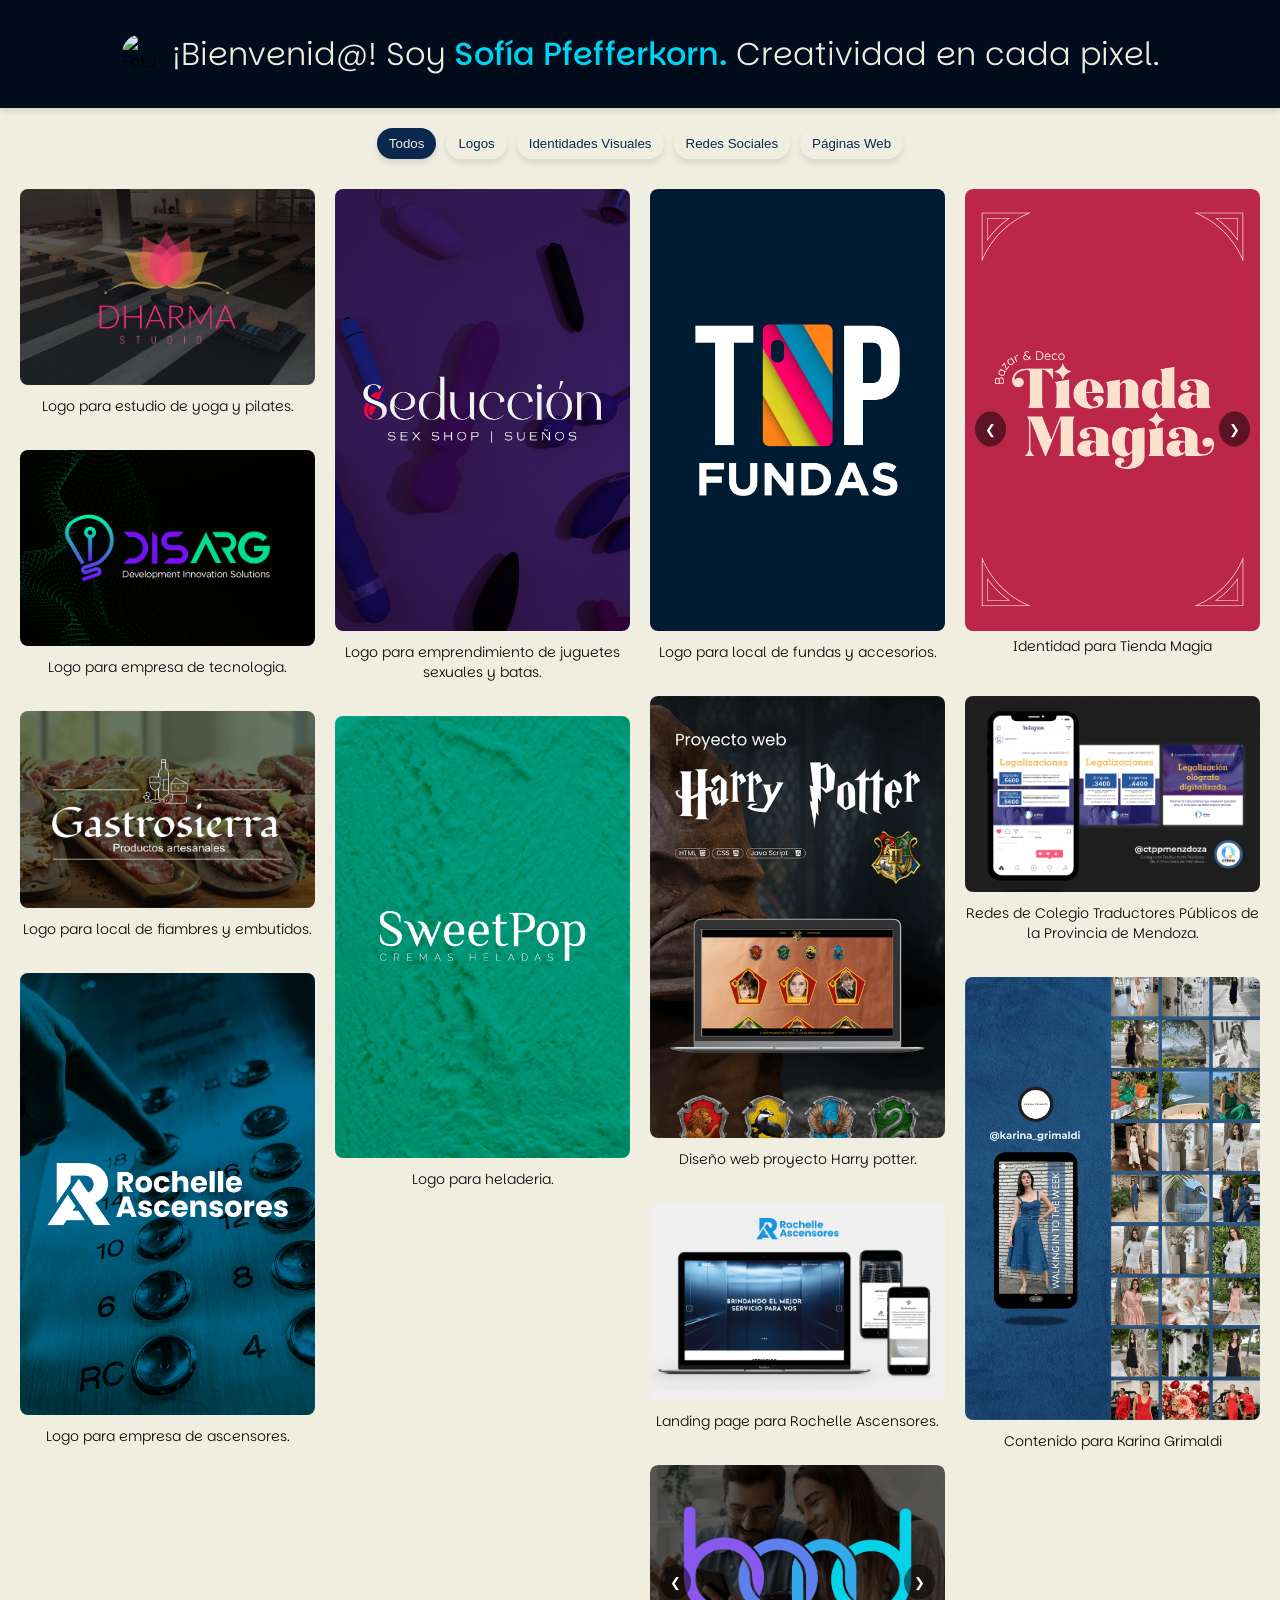
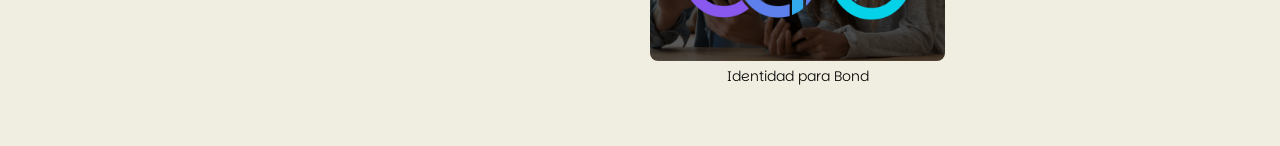
==== index.html @ 49f9f289 "averahora" ====
<!DOCTYPE html>
<html lang="es">

<head>
    <meta charset="UTF-8">
    <meta name="viewport" content="width=device-width, initial-scale=1.0">
    <title>Sofia Pfefferkorn - Portfolio</title>
    <link rel="stylesheet" href="css/styles.css">
    <link rel="preconnect" href="https://fonts.googleapis.com">
    <link rel="preconnect" href="https://fonts.gstatic.com" crossorigin>
    <link
        href="https://fonts.googleapis.com/css2?family=Nanum+Myeongjo:wght@400;700;800&family=Parkinsans:wght@300..800&display=swap"
        rel="stylesheet">
    <link
        href="https://fonts.googleapis.com/css2?family=Nanum+Myeongjo:wght@400;700;800&family=Parkinsans:wght@300..800&family=Philosopher:ital,wght@0,400;0,700;1,400;1,700&display=swap"
        rel="stylesheet">
    <link rel="icon" href="assets/Foto-saludo.png" type="image/x-icon">
</head>

<body>
    <!-- Header -->
    <header id="header">
        <div class="header-content">
            <img src="assets/Foto-saludo.png" alt="Foto de perfil" class="profile-img">
            <h1>¡Bienvenid@! Soy <span>Sofía Pfefferkorn.</span> Creatividad en cada pixel.</h1>
            <!--input type="text" placeholder="Buscar proyectos..." class="search-bar"-->
        </div>
    </header>

    <!-- Filtros -->
    <nav id="filters">
        <button data-category="all" class="filter active">Todos</button>
        <button data-category="logos" class="filter">Logos</button>
        <button data-category="identidades" class="filter">Identidades
            Visuales</button>
        <button data-category="redes" class="filter">Redes Sociales</button>
        <button data-category="web" class="filter">Páginas Web</button>
    </nav>

    <!-- Galería de Proyectos -->
    <main id="gallery">
        <!-- Logos -->
        <div class="project" data-category="logos">
            <img src="assets/img/L-dharma.png" alt="L-dharma">
            <p>Logo para estudio de yoga y pilates.</p>
        </div>
        <div class="project" data-category="logos">
            <img src="assets/img/L-disarg.png" alt="L-disarg">
            <p>Logo para empresa de tecnologia.</p>
        </div>
        <div class="project" data-category="logos">
            <img src="assets/img/L-gastrosierra.png" alt="L-gastrosierra">
            <p>Logo para local de fiambres y embutidos.</p>
        </div>
        <div class="project" data-category="logos">
            <img src="assets/img/L-rochelle.png" alt="L-rochelle">
            <p>Logo para empresa de ascensores.</p>
        </div>
        <div class="project" data-category="logos">
            <img src="assets/img/L-seduccion.png" alt="L-seduccion">
            <p>Logo para emprendimiento de juguetes sexuales y batas.</p>
        </div>
        <div class="project" data-category="logos">
            <img src="assets/img/L-sweetpop.png" alt="L-sweetpop">
            <p>Logo para heladeria.</p>
        </div>
        <div class="project" data-category="logos">
            <img src="assets/img/L-topfundas.png" alt="L-topfundas">
            <p>Logo para local de fundas y accesorios.</p>
        </div>

        <!-- Páginas Web -->
        <div class="project" data-category="web">
            <img src="assets/img/PW-harrypotter.png" alt="Página Web Harry potter">
            <p>Diseño web proyecto Harry potter. </p>
        </div>
        <div class="project" data-category="web">
            <img src="assets/img/PW-rochelle.png" alt="Página Web Rochelle Ascensores">
            <p>Landing page para Rochelle Ascensores.</p>
        </div>

        <!-- Identidades Visuales -->

        <div class="project carousel" data-category="identidades">
            <div class="carousel-images">
                <img src="assets/img/ID-bond.png" alt="Slide 1">
                <img src="assets/img/ID-bond – 1.png" alt="Slide 2">
            </div>
            <button class="prev">&#10094;</button>
            <button class="next">&#10095;</button>
            <p>Identidad para Bond</p>
        </div>
        <div class="project carousel" data-category="identidades">
            <div class="carousel-images">
                <img src="assets/img/ID-tiendamagia1.png" alt="Slide 1">
                <img src="assets/img/ID-Tiendamagia2.png" alt="Slide 2">
                <img src="assets/img/ID-Tiendamagia3.png" alt="Slide 3">
            </div>
            <button class="prev">&#10094;</button>
            <button class="next">&#10095;</button>
            <p>Identidad para Tienda Magia</p>
        </div>


        <!-- Redes Sociales -->
        <div class="project" data-category="redes">
            <img src="assets/img/SM-CTPPM.png" alt="Redes Sociales 1">
            <p>Redes de Colegio Traductores Públicos de la Provincia de Mendoza.</p>
        </div>
        <div class="project" data-category="redes">
            <img src="assets/img/SM-Karina.png" alt="Redes Sociales 2">
            <p>Contenido para Karina Grimaldi</p>
        </div>
    </main>

    <script src="js/main.js"></script>
    <script src="js/filters.js"></script>
</body>

</html>
---- css/styles.css ----
:root {
    /* Colores principales */
    --color-background: #F0EEE1;
    --color-text: #0B294E;
    --color-special: #00D2F1;

    /* Fuentes */
    --font-family-main: "Parkinsans", sans-serif;
    /* Fuente principal */
    --font-family-secondary: "Philosopher", sans-serif;
    /* Fuente secundaria */

}

body {
    font-family: var(--font-family-main);
    font-weight: 300;
    margin: 0;
    padding: 0;
    background-color: var(--color-background);
}

header {
    display: flex;
    justify-content: center;
    align-items: center;
    padding: 10px 20px;
    background: #f8f8f8;
    box-shadow: 0px 4px 6px rgba(0, 0, 0, 0.1);
    background-color: #000c1b;
}

header h1 {
    color: var(--color-background);
    font-style: normal;
    font-weight: 100;
}

header h1 span {
    color: var(--color-special);
    font-weight: 500;
}

.header-content {
    display: flex;
    flex-direction: row;
    gap: 10px;
    justify-content: center;
    align-items: center;
}

.profile-img {
    width: 40px;
    height: 40px;
    border-radius: 50%;
}

.search-bar {
    padding: 5px;
    border: 1px solid #ccc;
    border-radius: 4px;
}

#filters {
    margin-top: 10px;
    display: flex;
    justify-content: center;
    gap: 10px;
    padding: 10px;
}

.filter {
    padding: 8px 12px;
    border: none;
    border-radius: 20px;
    color: var(--color-text);
    background-color: var(--color-background);
    box-shadow: 0px 4px 6px rgba(0, 0, 0, 0.1);
    cursor: pointer;
}

.filter.active,
.filter:hover {
    background-color: var(--color-text);
    color: var(--color-background);
}

#gallery {
    position: relative;
    column-count: 4;
    /* Número de columnas */
    column-gap: 20px;
    /* Espacio entre columnas */
    padding: 20px;
}

.project {
    display: inline-block;
    width: 100%;
    margin-bottom: 20px;
    break-inside: avoid;
    /* Evita que las imágenes se rompan en medio de una columna */
    position: relative;
}

.project img {
    width: 100%;
    height: auto;
    object-fit: cover;
    /* Esto asegura que la imagen ocupe toda la celda sin deformarse */
    border-radius: 8px;
}



.project p {
    text-align: center;
    margin-top: 5px;
    font-size: 14px;
}

/* Estilo general para el carrusel dentro del #gallery */
.carousel {
    display: inline-block;
    width: 100%;
    margin-bottom: 20px;
    break-inside: avoid;
    position: relative;
    border-radius: 8px;
    overflow: hidden;
}

/* Contenedor de imágenes en el carrusel */
.carousel-images {
    display: flex;
    transition: transform 0.3s ease-in-out;
    width: 100%;
}

/* Imágenes del carrusel */
.carousel-images img {
    width: 100%;
    object-fit: cover;
    border-radius: 8px;
}

/* Botones de navegación */
.carousel .prev,
.carousel .next {
    position: absolute;
    top: 50%;
    transform: translateY(-50%);
    background-color: rgba(0, 0, 0, 0.5);
    color: white;
    border: none;
    border-radius: 50%;
    padding: 10px;
    cursor: pointer;
    z-index: 10;
}

.carousel .prev {
    left: 10px;
}

.carousel .next {
    right: 10px;
}

/* Indicadores (opcional) */
.carousel-indicators {
    position: absolute;
    bottom: 10px;
    left: 50%;
    transform: translateX(-50%);
    display: flex;
    gap: 5px;
}

.carousel-indicators div {
    width: 10px;
    height: 10px;
    background-color: rgba(0, 0, 0, 0.5);
    border-radius: 50%;
    cursor: pointer;
}

.carousel-indicators .active {
    background-color: white;
}


/* Responsive: cuando la pantalla sea menor a 768px, cambiar a 2 columnas */
@media (max-width: 380px) {
    #gallery {
        column-count: 2;
        /* Dos columnas en pantallas pequeñas */
    }

    header h1 {
        font-size: 12px;
        width: 80%;
    }

    #filters {
        gap: 5px;
        padding: 5px;
        flex-wrap: wrap;
    }
}

/* Responsive: cuando la pantalla sea menor a 480px, cambiar a 1 columna */
@media (max-width: 280px) {
    #gallery {
        column-count: 1;
        /* Una columna en pantallas muy pequeñas */
    }
}
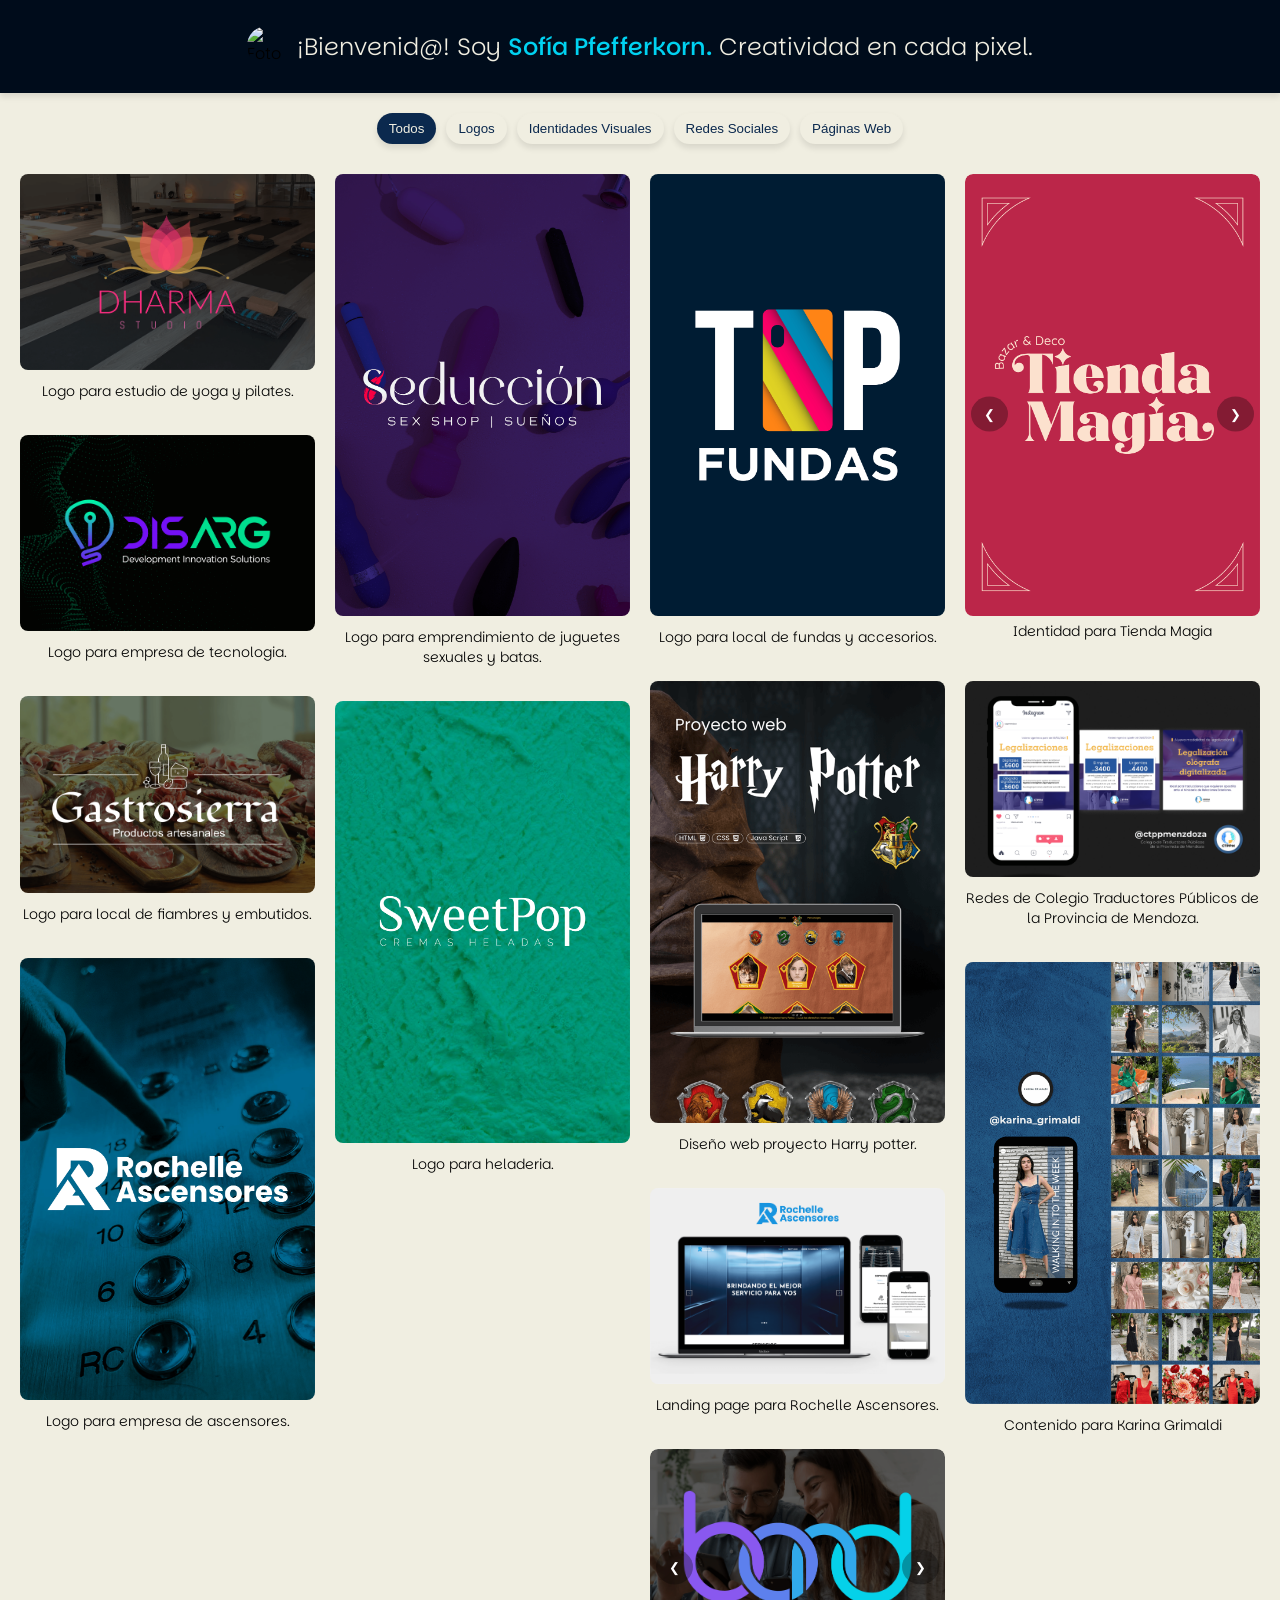
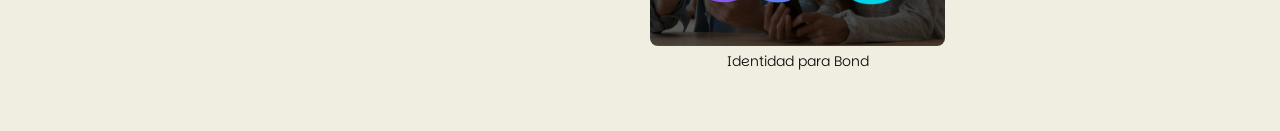
==== commit 0a1de05f: "correcciones responsive" ====
--- a/index.html
+++ b/index.html
@@ -22,7 +22,7 @@
     <header id="header">
         <div class="header-content">
             <img src="assets/Foto-saludo.png" alt="Foto de perfil" class="profile-img">
-            <h1>¡Bienvenid@! Soy <span>Sofía Pfefferkorn.</span> Creatividad en cada pixel.</h1>
+            <h2>¡Bienvenid@! Soy <span>Sofía Pfefferkorn.</span> Creatividad en cada pixel.</h2>
             <!--input type="text" placeholder="Buscar proyectos..." class="search-bar"-->
         </div>
     </header>
--- a/css/styles.css
+++ b/css/styles.css
@@ -30,13 +30,13 @@
     background-color: #000c1b;
 }
 
-header h1 {
+header h2 {
     color: var(--color-background);
     font-style: normal;
     font-weight: 100;
 }
 
-header h1 span {
+header h2 span {
     color: var(--color-special);
     font-weight: 500;
 }
@@ -113,7 +113,8 @@
 
 
 
-.project p {
+.project p,
+.carousel p {
     text-align: center;
     margin-top: 5px;
     font-size: 14px;
@@ -150,21 +151,21 @@
     position: absolute;
     top: 50%;
     transform: translateY(-50%);
-    background-color: rgba(0, 0, 0, 0.5);
+    background-color: rgba(0, 0, 0, 0.3);
     color: white;
     border: none;
     border-radius: 50%;
-    padding: 10px;
+    padding: 10px 13px;
     cursor: pointer;
     z-index: 10;
 }
 
 .carousel .prev {
-    left: 10px;
+    left: 6px;
 }
 
 .carousel .next {
-    right: 10px;
+    right: 6px;
 }
 
 /* Indicadores (opcional) */
@@ -191,13 +192,29 @@
 
 
 /* Responsive: cuando la pantalla sea menor a 768px, cambiar a 2 columnas */
-@media (max-width: 380px) {
+@media (max-width: 450px) {
     #gallery {
         column-count: 2;
-        /* Dos columnas en pantallas pequeñas */
-    }
-
-    header h1 {
+        column-gap: 5px;
+        padding: 10px;
+    }
+
+    .project {
+        margin-bottom: 5px;
+    }
+
+    .project p {
+        margin-top: 0px;
+        line-height: 100%;
+        font-size: 12px;
+        margin-bottom: 0px;
+    }
+
+    .carousel p {
+        margin-top: 5px;
+    }
+
+    header h2 {
         font-size: 12px;
         width: 80%;
     }
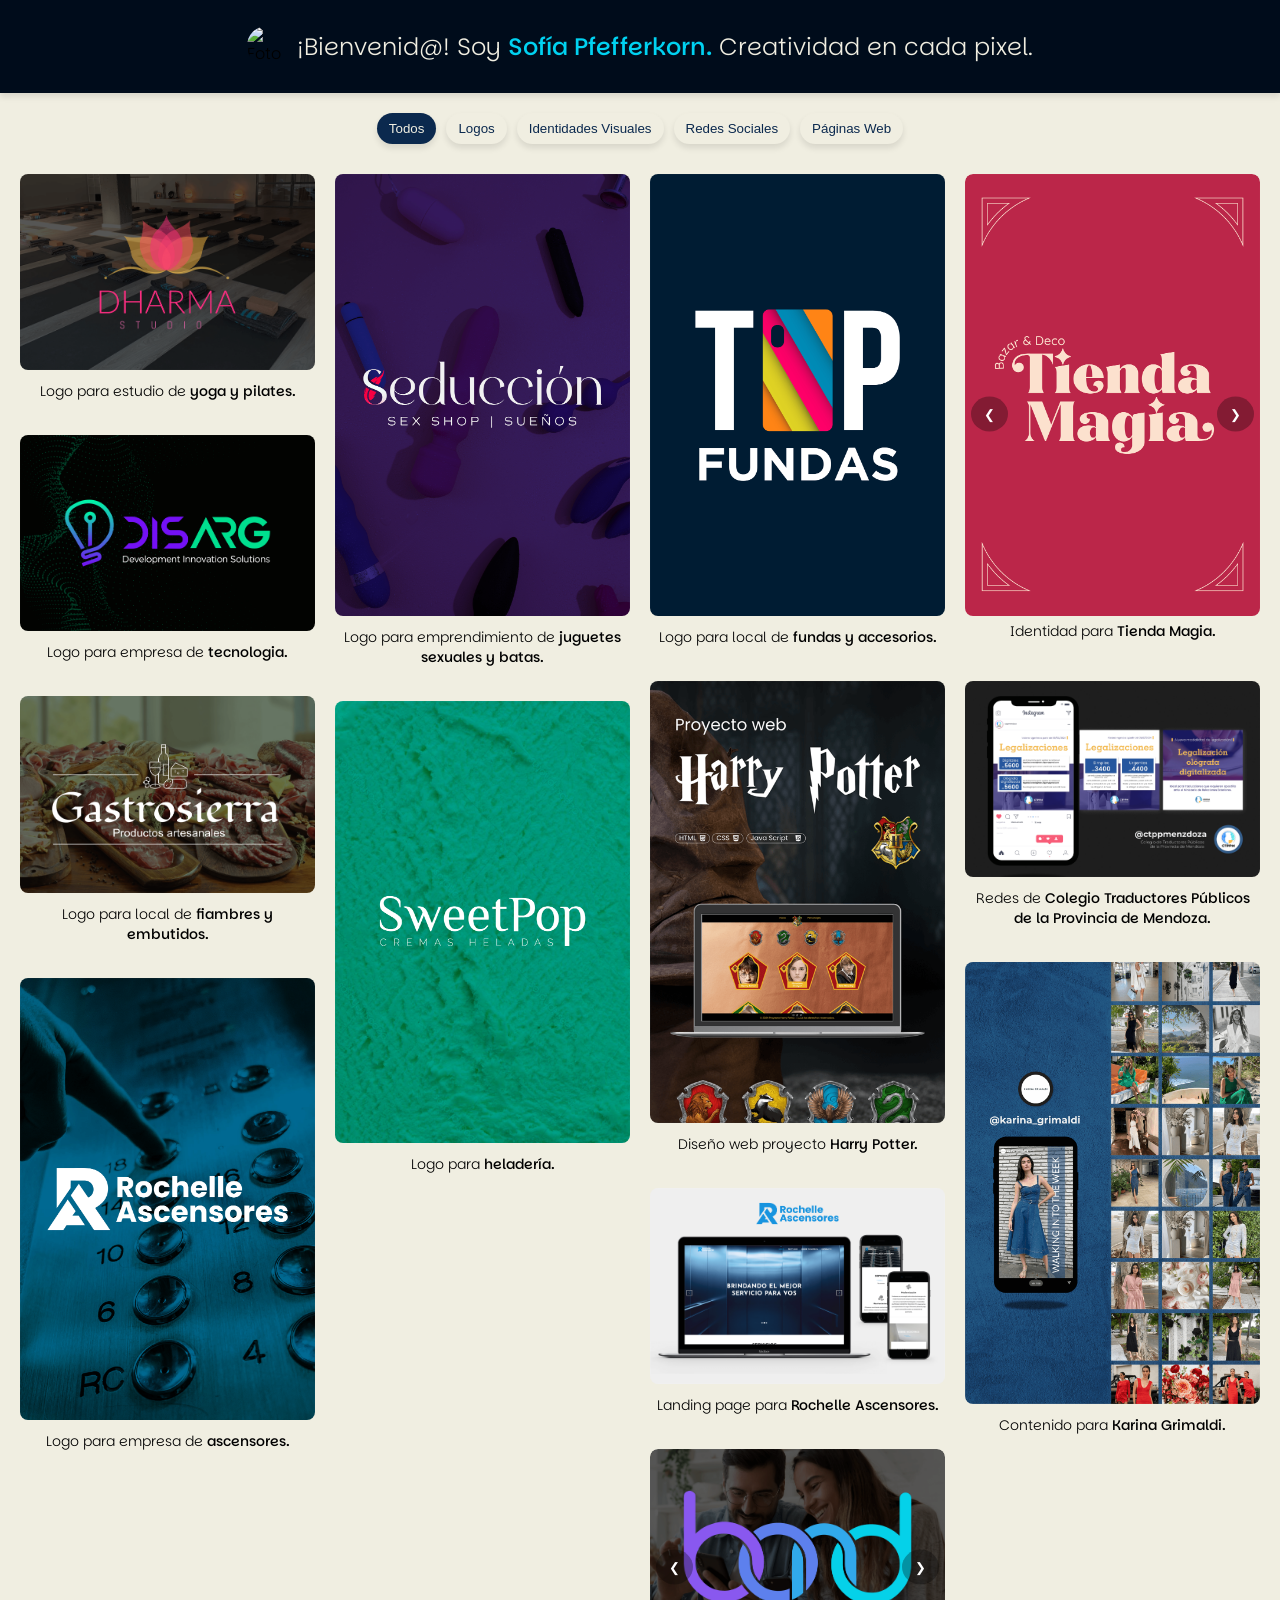
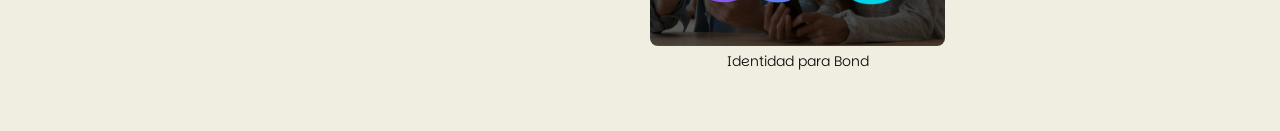
==== commit 80edbe31: "creo que ahora si" ====
--- a/index.html
+++ b/index.html
@@ -42,41 +42,41 @@
         <!-- Logos -->
         <div class="project" data-category="logos">
             <img src="assets/img/L-dharma.png" alt="L-dharma">
-            <p>Logo para estudio de yoga y pilates.</p>
+            <p>Logo para estudio de <span>yoga y pilates.</span> </p>
         </div>
         <div class="project" data-category="logos">
             <img src="assets/img/L-disarg.png" alt="L-disarg">
-            <p>Logo para empresa de tecnologia.</p>
+            <p>Logo para empresa de <span>tecnologia.</span></p>
         </div>
         <div class="project" data-category="logos">
             <img src="assets/img/L-gastrosierra.png" alt="L-gastrosierra">
-            <p>Logo para local de fiambres y embutidos.</p>
+            <p>Logo para local de <span>fiambres y embutidos.</span></p>
         </div>
         <div class="project" data-category="logos">
             <img src="assets/img/L-rochelle.png" alt="L-rochelle">
-            <p>Logo para empresa de ascensores.</p>
+            <p>Logo para empresa de <span>ascensores.</span> </p>
         </div>
         <div class="project" data-category="logos">
             <img src="assets/img/L-seduccion.png" alt="L-seduccion">
-            <p>Logo para emprendimiento de juguetes sexuales y batas.</p>
+            <p>Logo para emprendimiento de <span>juguetes sexuales y batas.</span></p>
         </div>
         <div class="project" data-category="logos">
             <img src="assets/img/L-sweetpop.png" alt="L-sweetpop">
-            <p>Logo para heladeria.</p>
+            <p>Logo para <span>heladería.</span></p>
         </div>
         <div class="project" data-category="logos">
             <img src="assets/img/L-topfundas.png" alt="L-topfundas">
-            <p>Logo para local de fundas y accesorios.</p>
+            <p>Logo para local de <span>fundas y accesorios.</span></p>
         </div>
 
         <!-- Páginas Web -->
         <div class="project" data-category="web">
             <img src="assets/img/PW-harrypotter.png" alt="Página Web Harry potter">
-            <p>Diseño web proyecto Harry potter. </p>
+            <p>Diseño web proyecto <span>Harry Potter.</span></p>
         </div>
         <div class="project" data-category="web">
             <img src="assets/img/PW-rochelle.png" alt="Página Web Rochelle Ascensores">
-            <p>Landing page para Rochelle Ascensores.</p>
+            <p>Landing page para <span>Rochelle Ascensores.</span></p>
         </div>
 
         <!-- Identidades Visuales -->
@@ -98,18 +98,18 @@
             </div>
             <button class="prev">&#10094;</button>
             <button class="next">&#10095;</button>
-            <p>Identidad para Tienda Magia</p>
+            <p>Identidad para <span>Tienda Magia.</span></p>
         </div>
 
 
         <!-- Redes Sociales -->
         <div class="project" data-category="redes">
             <img src="assets/img/SM-CTPPM.png" alt="Redes Sociales 1">
-            <p>Redes de Colegio Traductores Públicos de la Provincia de Mendoza.</p>
+            <p>Redes de <span>Colegio Traductores Públicos de la Provincia de Mendoza.</span></p>
         </div>
         <div class="project" data-category="redes">
             <img src="assets/img/SM-Karina.png" alt="Redes Sociales 2">
-            <p>Contenido para Karina Grimaldi</p>
+            <p>Contenido para <span>Karina Grimaldi.</span></p>
         </div>
     </main>
 
--- a/css/styles.css
+++ b/css/styles.css
@@ -118,6 +118,11 @@
     text-align: center;
     margin-top: 5px;
     font-size: 14px;
+}
+
+.project p span,
+.carousel p span {
+    font-weight: 500;
 }
 
 /* Estilo general para el carrusel dentro del #gallery */
@@ -192,7 +197,7 @@
 
 
 /* Responsive: cuando la pantalla sea menor a 768px, cambiar a 2 columnas */
-@media (max-width: 450px) {
+@media (max-width: 500px) {
     #gallery {
         column-count: 2;
         column-gap: 5px;
@@ -204,10 +209,10 @@
     }
 
     .project p {
-        margin-top: 0px;
+        margin-top: 3px;
         line-height: 100%;
         font-size: 12px;
-        margin-bottom: 0px;
+        margin-bottom: 3px;
     }
 
     .carousel p {
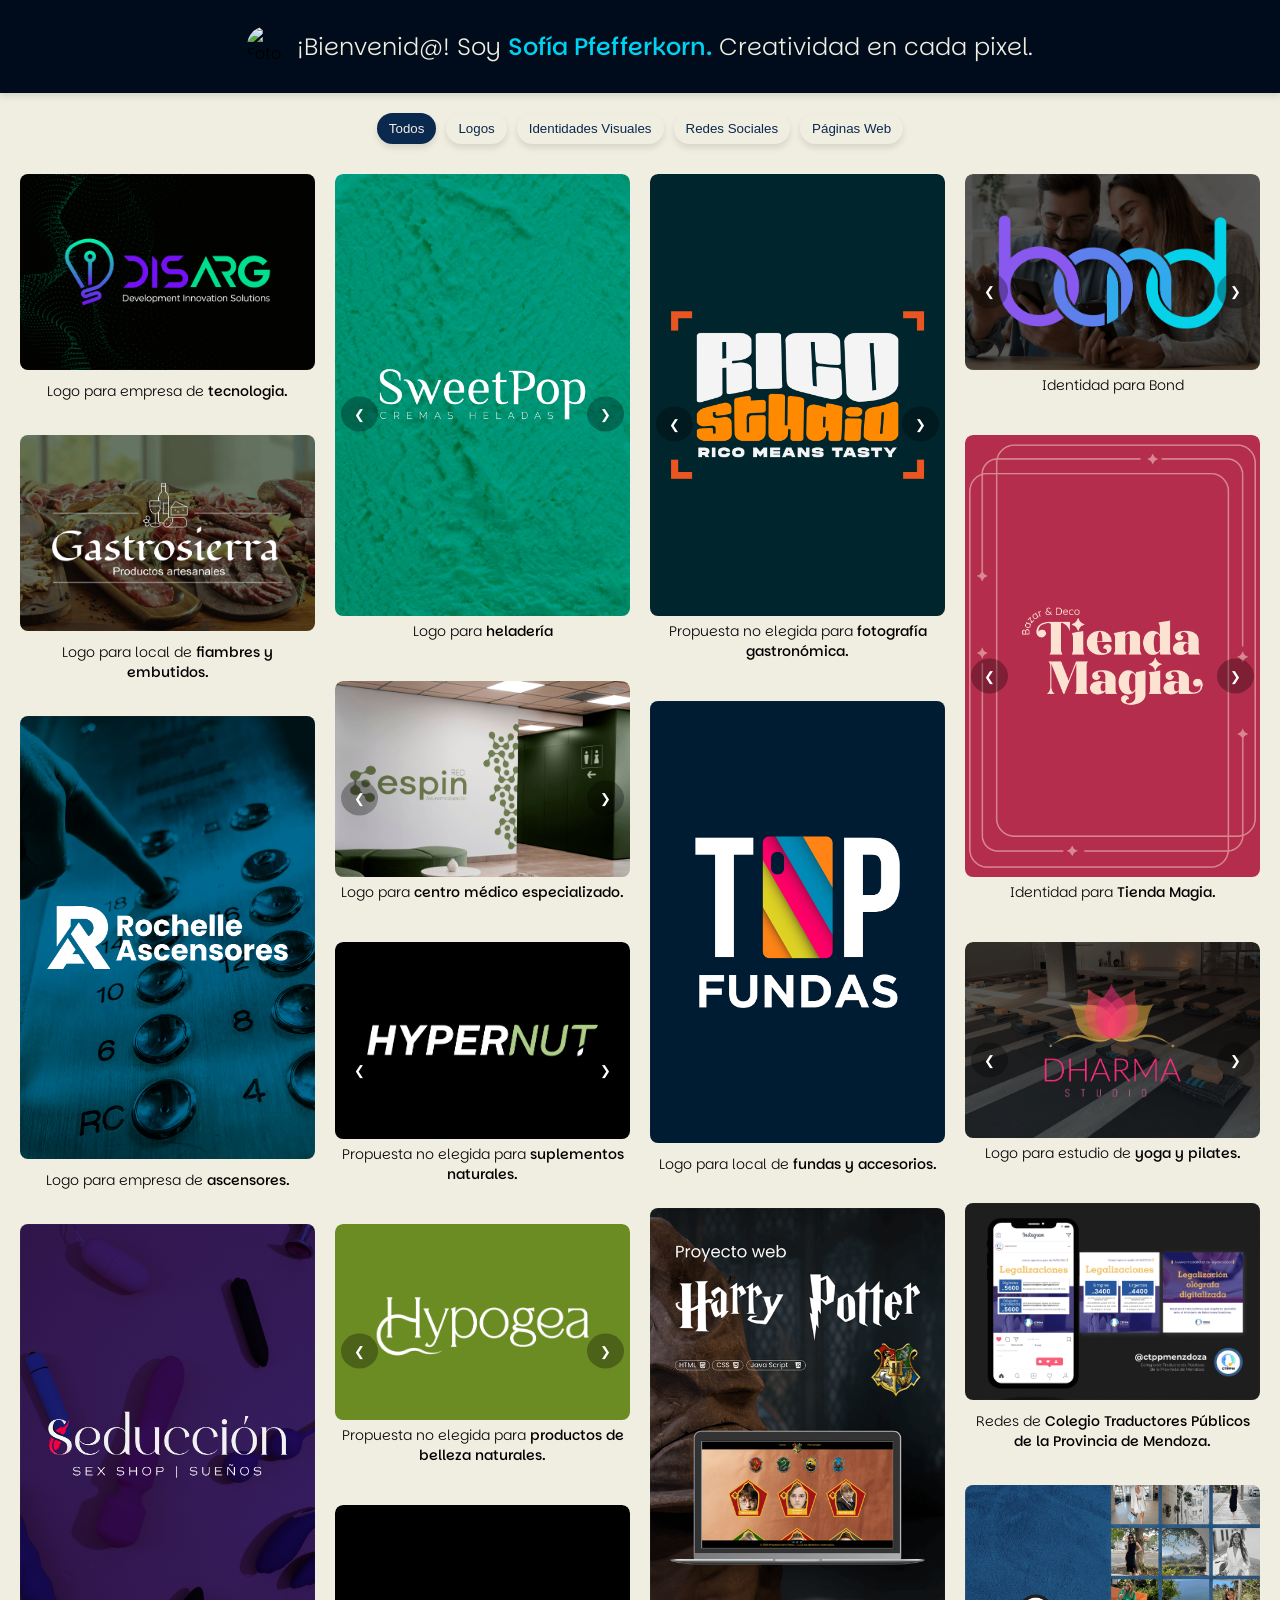
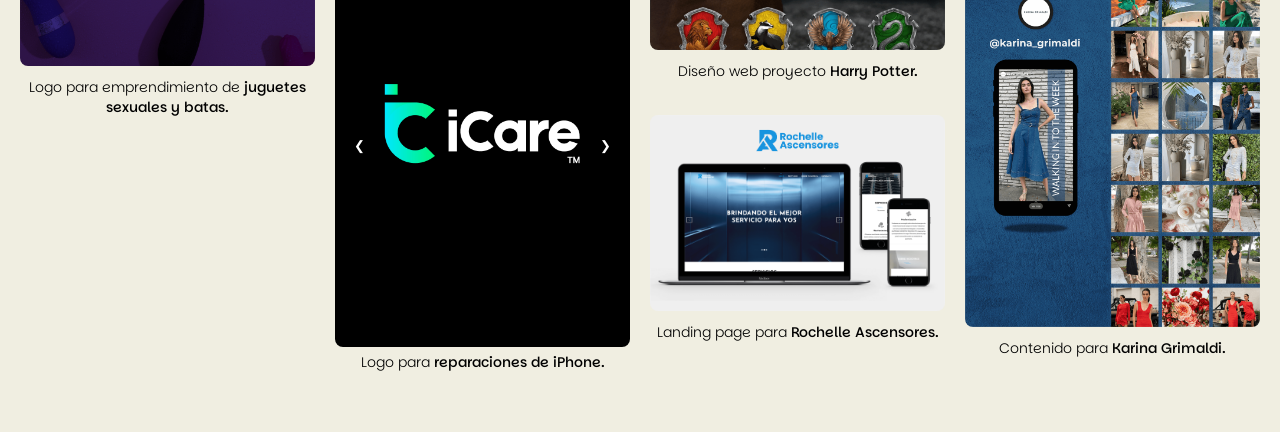
==== commit 0ad29bc0: "uppdate 28-9" ====
--- a/index.html
+++ b/index.html
@@ -41,10 +41,6 @@
     <main id="gallery">
         <!-- Logos -->
         <div class="project" data-category="logos">
-            <img src="assets/img/L-dharma.png" alt="L-dharma">
-            <p>Logo para estudio de <span>yoga y pilates.</span> </p>
-        </div>
-        <div class="project" data-category="logos">
             <img src="assets/img/L-disarg.png" alt="L-disarg">
             <p>Logo para empresa de <span>tecnologia.</span></p>
         </div>
@@ -60,9 +56,66 @@
             <img src="assets/img/L-seduccion.png" alt="L-seduccion">
             <p>Logo para emprendimiento de <span>juguetes sexuales y batas.</span></p>
         </div>
-        <div class="project" data-category="logos">
-            <img src="assets/img/L-sweetpop.png" alt="L-sweetpop">
-            <p>Logo para <span>heladería.</span></p>
+        <div class="project carousel" data-category="logos">
+            <div class="carousel-images">
+                <img src="assets/img/SweetPop-1.png" alt="Slide 1">
+                <img src="assets/img/SweetPop-2.png" alt="Slide 2">
+                <img src="assets/img/SweetPop-3.png" alt="Slide 3">
+            </div>
+            <button class="prev">&#10094;</button>
+            <button class="next">&#10095;</button>
+            <p>Logo para <span>heladería</span></span></p>
+        </div>
+        <div class="project carousel" data-category="identidades">
+            <div class="carousel-images">
+                <img src="assets/img/Espin-1.png" alt="Slide 1">
+                <img src="assets/img/Espin-2.png" alt="Slide 2">
+                <img src="assets/img/Espin-3.png" alt="Slide 3">
+            </div>
+            <button class="prev">&#10094;</button>
+            <button class="next">&#10095;</button>
+            <p>Logo para <span>centro médico especializado.</span></span></p>
+        </div>
+        <div class="project carousel" data-category="logos">
+            <div class="carousel-images">
+                <img src="assets/img/Hypernut-1.png" alt="Slide 1">
+                <img src="assets/img/Hypernut-2.png" alt="Slide 2">
+                <img src="assets/img/Hypernut-3.png" alt="Slide 3">
+            </div>
+            <button class="prev">&#10094;</button>
+            <button class="next">&#10095;</button>
+            <p>Propuesta no elegida para <span>suplementos naturales.</span></span></p>
+        </div>
+        <div class="project carousel" data-category="logos">
+            <div class="carousel-images">
+                <img src="assets/img/Hypogea-2.png" alt="Slide 1">
+                <img src="assets/img/Hypogea-1.png" alt="Slide 2">
+                <img src="assets/img/Hypogea-3.png" alt="Slide 3">
+                <img src="assets/img/Hypogea-4.png" alt="Slide 4">
+            </div>
+            <button class="prev">&#10094;</button>
+            <button class="next">&#10095;</button>
+            <p>Propuesta no elegida para <span>productos de belleza naturales.</span></span></p>
+        </div>
+        <div class="project carousel" data-category="logos">
+            <div class="carousel-images">
+                <img src="assets/img/Icare-1.png" alt="Slide 1">
+                <img src="assets/img/Icare-2.png" alt="Slide 2">
+                <img src="assets/img/Icare-3.png" alt="Slide 3">
+            </div>
+            <button class="prev">&#10094;</button>
+            <button class="next">&#10095;</button>
+            <p>Logo para <span>reparaciones de iPhone.</span></span></p>
+        </div>
+        <div class="project carousel" data-category="logos">
+            <div class="carousel-images">
+                <img src="assets/img/RicoStudio-1.png" alt="Slide 1">
+                <img src="assets/img/RicoStudio-2.png" alt="Slide 2">
+                <img src="assets/img/RicoStudio-3.png" alt="Slide 3">
+            </div>
+            <button class="prev">&#10094;</button>
+            <button class="next">&#10095;</button>
+            <p>Propuesta no elegida para <span>fotografía gastronómica.</span></span></p>
         </div>
         <div class="project" data-category="logos">
             <img src="assets/img/L-topfundas.png" alt="L-topfundas">
@@ -92,13 +145,25 @@
         </div>
         <div class="project carousel" data-category="identidades">
             <div class="carousel-images">
-                <img src="assets/img/ID-tiendamagia1.png" alt="Slide 1">
-                <img src="assets/img/ID-Tiendamagia2.png" alt="Slide 2">
-                <img src="assets/img/ID-Tiendamagia3.png" alt="Slide 3">
+                <img src="assets/img/TiendaMagia-1.png" alt="Slide 1">
+                <img src="assets/img/TiendaMagia-2.png" alt="Slide 2">
+                <img src="assets/img/TiendaMagia-3.png" alt="Slide 3">
+                <img src="assets/img/TiendaMagia-4.png" alt="Slide 4">
             </div>
             <button class="prev">&#10094;</button>
             <button class="next">&#10095;</button>
             <p>Identidad para <span>Tienda Magia.</span></p>
+        </div>
+        <div class="project carousel" data-category="identidades">
+            <div class="carousel-images">
+                <img src="assets/img/Dharma-1.png" alt="Slide 1">
+                <img src="assets/img/Dharma-2.png" alt="Slide 2">
+                <img src="assets/img/Dharma-3.png" alt="Slide 3">
+                <img src="assets/img/Dharma-4.png" alt="Slide 4">
+            </div>
+            <button class="prev">&#10094;</button>
+            <button class="next">&#10095;</button>
+            <p>Logo para estudio de <span>yoga y pilates.</span></span></p>
         </div>
 
 
--- a/css/styles.css
+++ b/css/styles.css
@@ -196,8 +196,9 @@
 }
 
 
-/* Responsive: cuando la pantalla sea menor a 768px, cambiar a 2 columnas */
-@media (max-width: 500px) {
+
+
+@media (max-width: 550px) {
     #gallery {
         column-count: 2;
         column-gap: 5px;
@@ -211,8 +212,8 @@
     .project p {
         margin-top: 3px;
         line-height: 100%;
-        font-size: 12px;
-        margin-bottom: 3px;
+        font-size: 14px;
+        margin-bottom: 5px;
     }
 
     .carousel p {
@@ -220,7 +221,7 @@
     }
 
     header h2 {
-        font-size: 12px;
+        font-size: 16px;
         width: 80%;
     }
 
@@ -231,7 +232,22 @@
     }
 }
 
-/* Responsive: cuando la pantalla sea menor a 480px, cambiar a 1 columna */
+@media (max-width: 350px) {
+
+    .project p {
+        margin-top: 3px;
+        line-height: 100%;
+        font-size: 10px;
+        margin-bottom: 5px;
+    }
+
+    header h2 {
+        font-size: 12px;
+        width: 80%;
+    }
+
+}
+
 @media (max-width: 280px) {
     #gallery {
         column-count: 1;
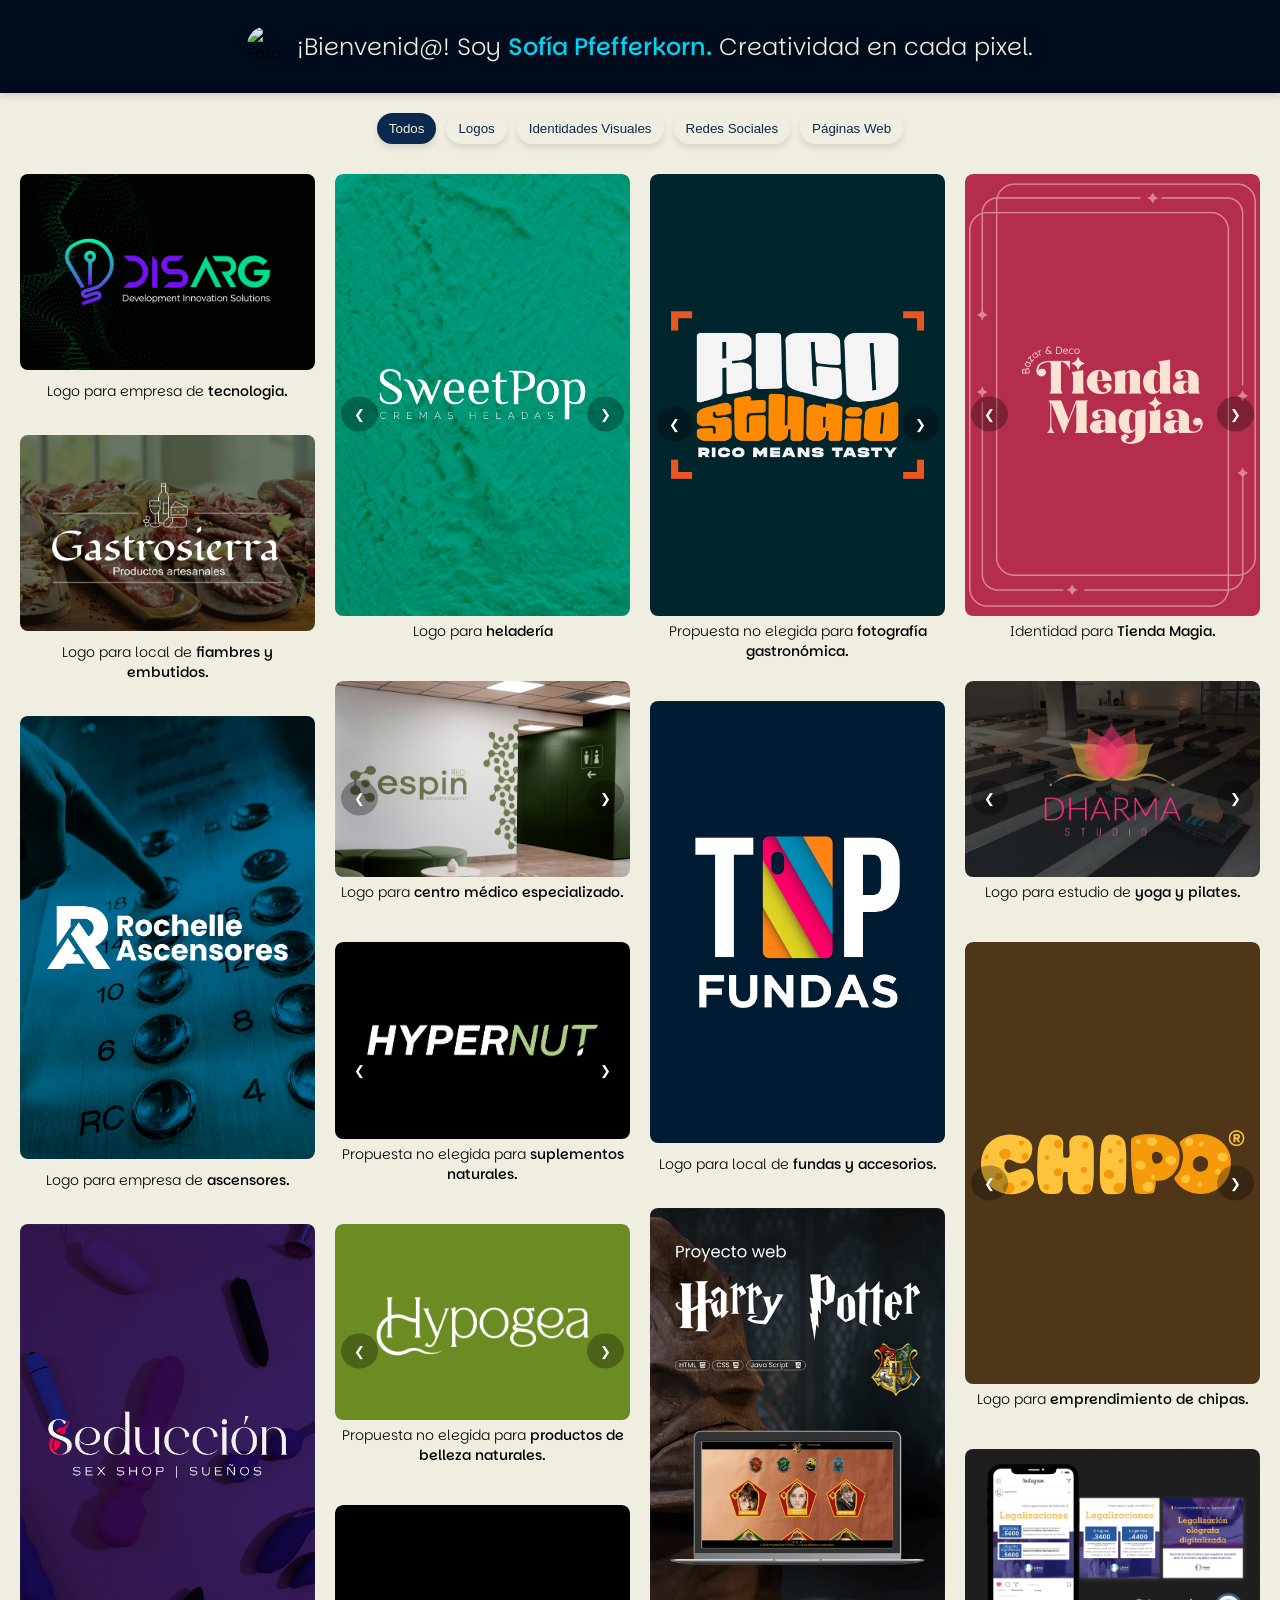
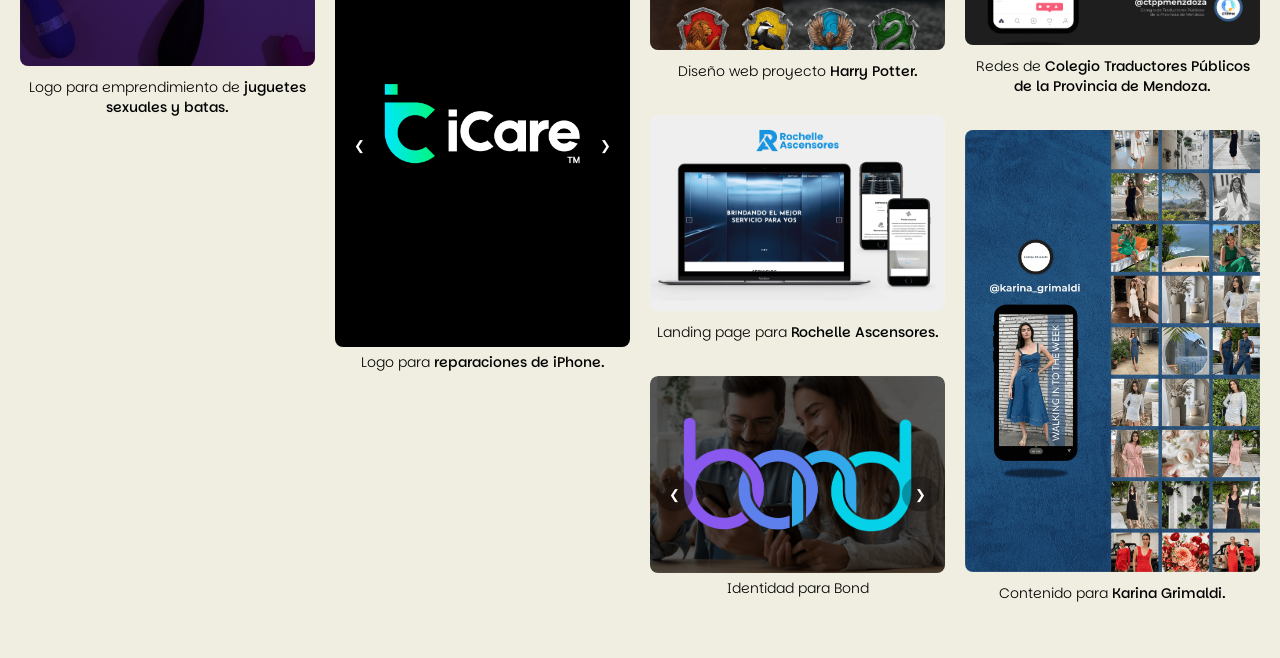
==== commit 0520d75b: "uppdate chipo" ====
--- a/index.html
+++ b/index.html
@@ -165,6 +165,16 @@
             <button class="next">&#10095;</button>
             <p>Logo para estudio de <span>yoga y pilates.</span></span></p>
         </div>
+               <div class="project carousel" data-category="identidades">
+            <div class="carousel-images">
+                <img src="assets/img/Chipo - 2.png" alt="Slide 1">
+                <img src="assets/img/Chipo - 1.png" alt="Slide 2">
+                <img src="assets/img/Chipo - 3.png" alt="Slide 3">
+            </div>
+            <button class="prev">&#10094;</button>
+            <button class="next">&#10095;</button>
+            <p>Logo para <span>emprendimiento de chipas.</span></span></p>
+        </div>
 
 
         <!-- Redes Sociales -->
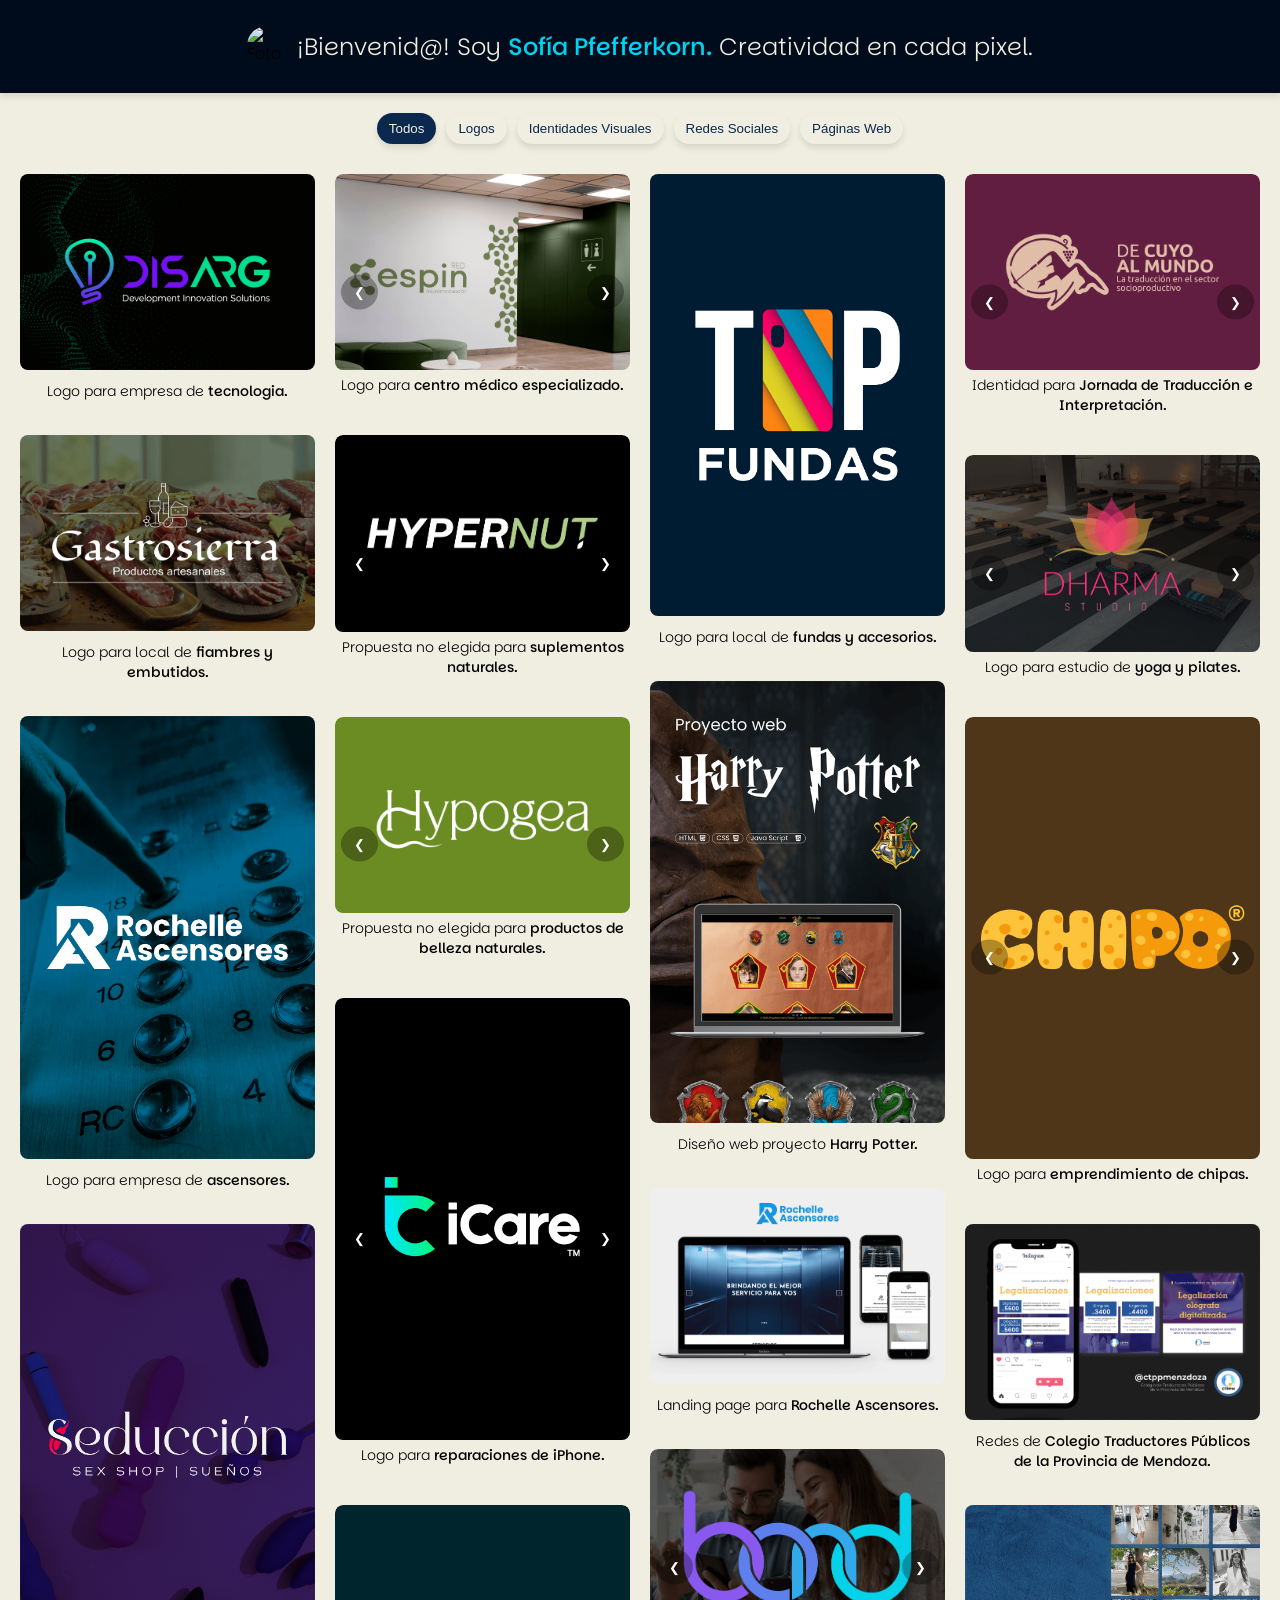
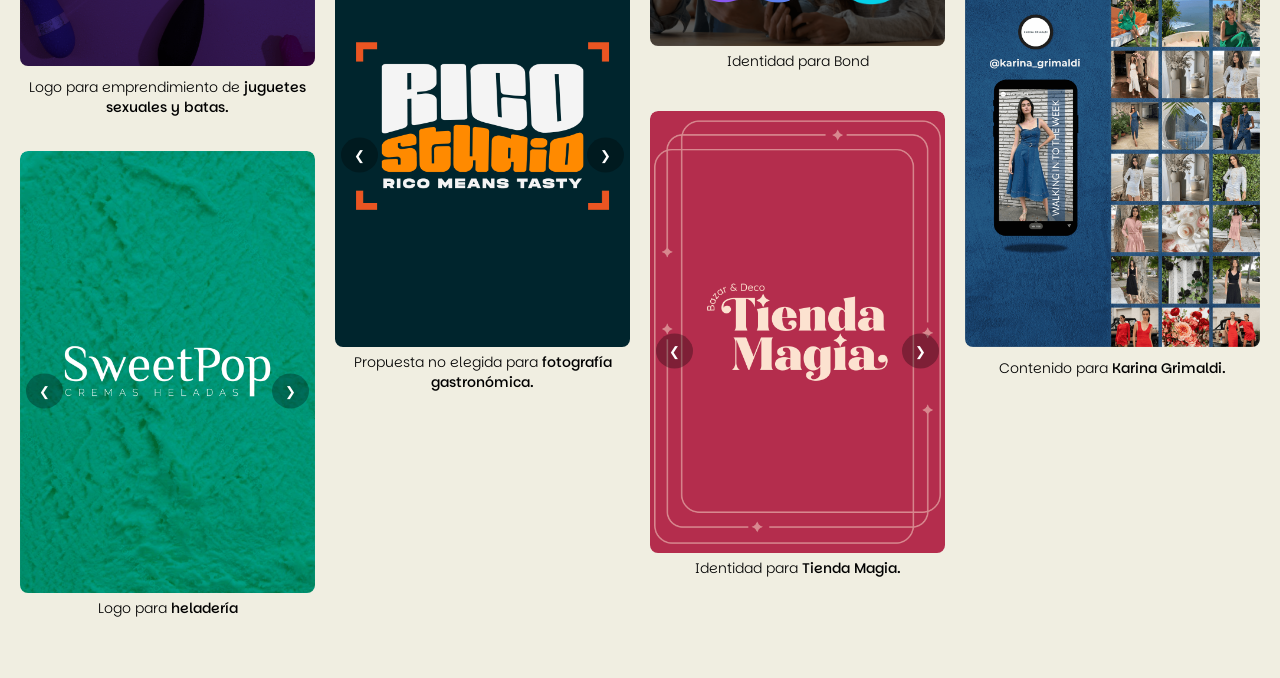
==== commit 598f6a99: "uppdate cuyo" ====
--- a/index.html
+++ b/index.html
@@ -156,6 +156,16 @@
         </div>
         <div class="project carousel" data-category="identidades">
             <div class="carousel-images">
+                <img src="assets/img/Cuyo - 0.png" alt="Slide 1">
+                <img src="assets/img/Cuyo – 1.png" alt="Slide 2">
+                <img src="assets/img/Cuyo – 2.png" alt="Slide 3">
+            </div>
+            <button class="prev">&#10094;</button>
+            <button class="next">&#10095;</button>
+            <p>Identidad para <span>Jornada de Traducción e Interpretación.</span></p>
+        </div>
+        <div class="project carousel" data-category="identidades">
+            <div class="carousel-images">
                 <img src="assets/img/Dharma-1.png" alt="Slide 1">
                 <img src="assets/img/Dharma-2.png" alt="Slide 2">
                 <img src="assets/img/Dharma-3.png" alt="Slide 3">
